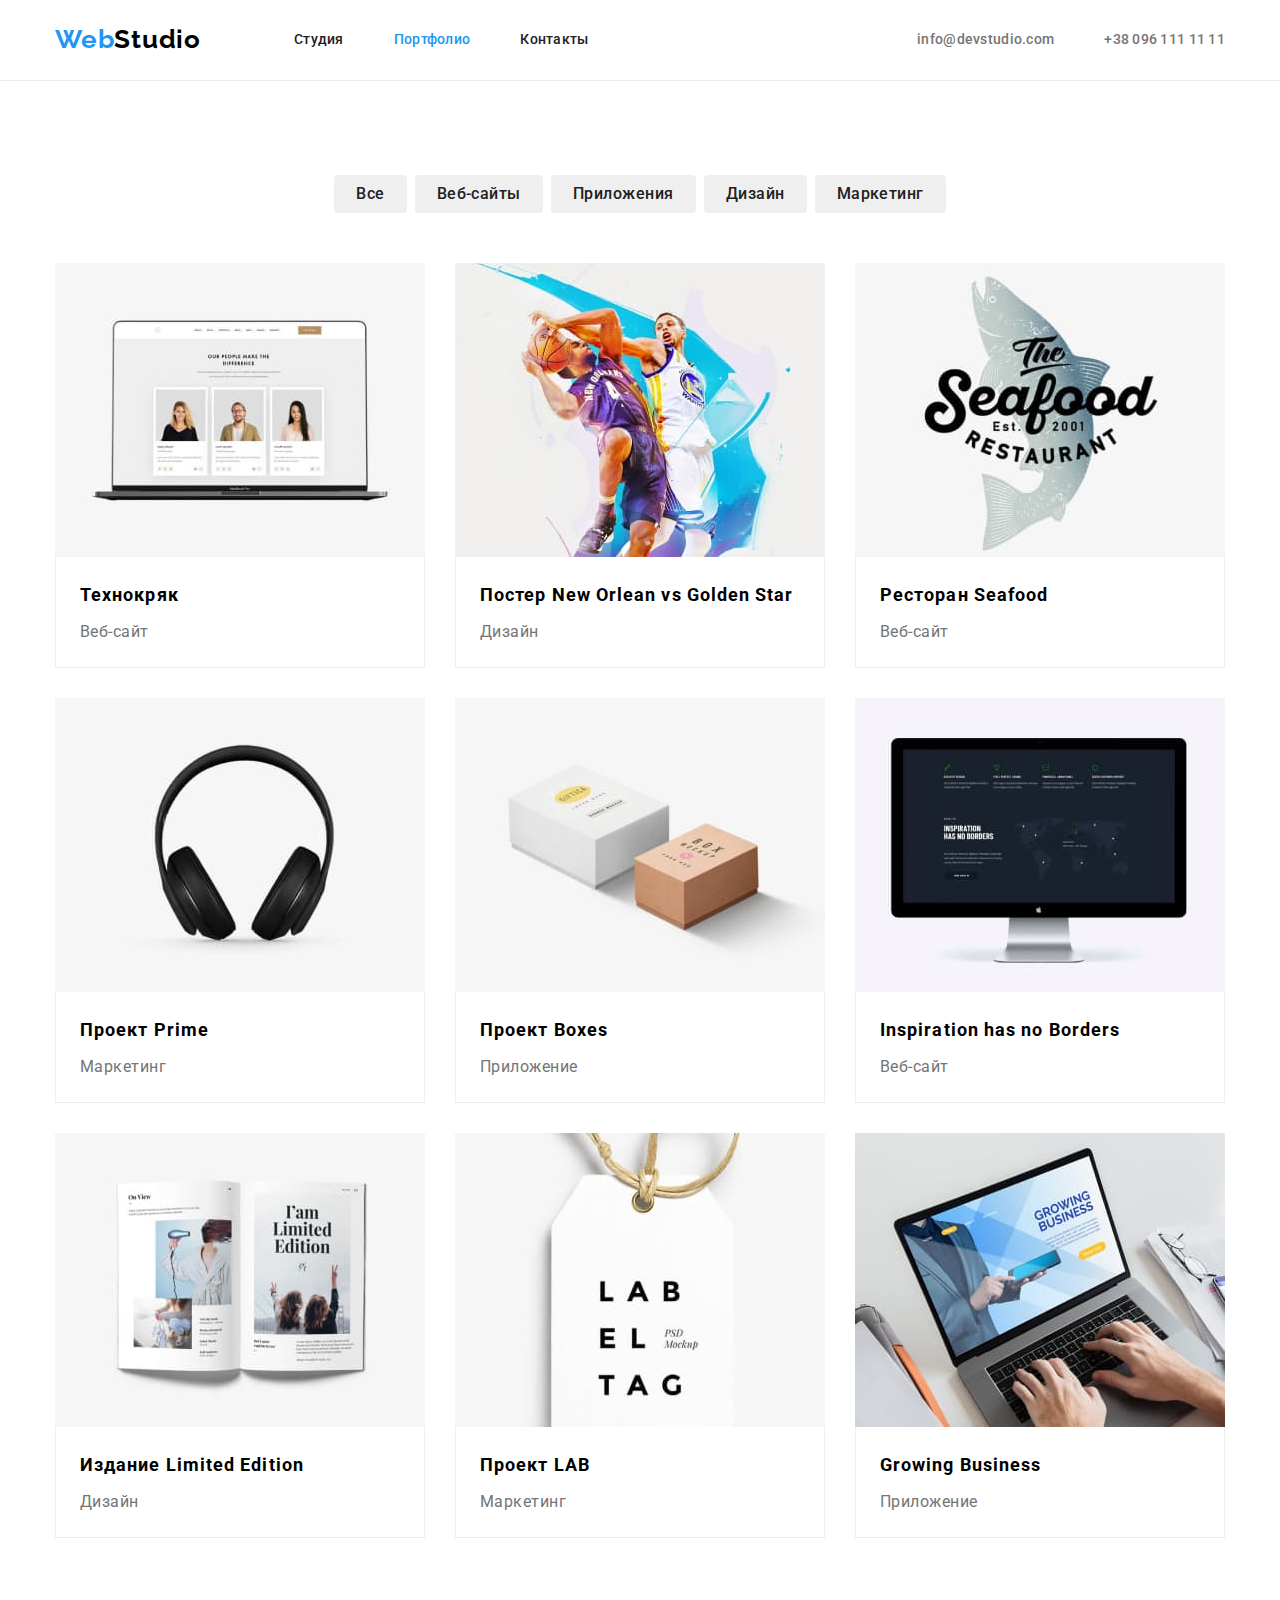
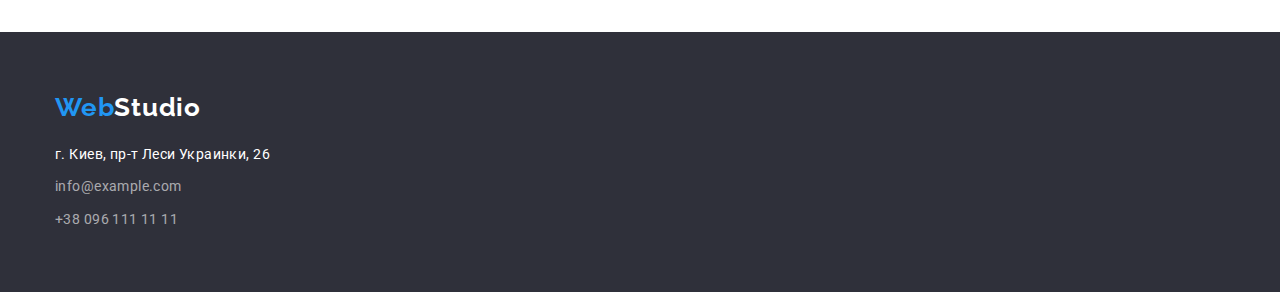
==== portfolio.html @ d94005e3 "Initial commit" ====
<!DOCTYPE html>
<html lang="ru">
  <head>
    <meta charset="UTF-8" />
    <meta http-equiv="X-UA-Compatible" content="IE=edge" />
    <meta name="viewport" content="width=device-width, initial-scale=1.0" />
    <title>WebStudio</title>
    <link
      href="https://fonts.googleapis.com/css2?family=Raleway:wght@700&family=Roboto:wght@400;500;700;900&display=swap"
      rel="stylesheet"
    />
    <link
      rel="stylesheet"
      href="https://cdnjs.cloudflare.com/ajax/libs/modern-normalize/1.1.0/modern-normalize.min.css"
    />
    <link rel="stylesheet" href="./css/portfolio.css" />
  </head>

  <body>
    <header class="page-header">
      <div class="container nav-box">
        <nav class="site-nav">
          <a class="link-logo link" href="./index.html"
            ><span class="logo">Web</span>Studio</a
          >

          <ul class="site-nav-list list">
            <li class="site-nav-item">
              <a class="site-nav-link link" href="./index.html">Студия</a>
            </li>
            <li class="site-nav-item">
              <a class="site-nav-link link active-page" href="./portfolio.html"
                >Портфолио</a
              >
            </li>
            <li class="site-nav-item">
              <a class="site-nav-link link" href="./">Контакты</a>
            </li>
          </ul>
        </nav>
        <ul class="contact-list list">
          <li class="contact-list-item">
            <a class="contact-link link" href="mailto:info@devstudio.com"
              >info@devstudio.com</a
            >
          </li>
          <li class="contact-list-item">
            <a class="contact-link link" href="tel:+380961111111"
              >+38 096 111 11 11</a
            >
          </li>
        </ul>
      </div>
    </header>

    <main>
      <section class="section">
        <div class="container">
          <ul class="list list-btn">
            <li class="list-btn-item">
              <button class="btn" type="button">Все</button>
            </li>
            <li class="list-btn-item">
              <button class="btn" type="button">Веб-сайты</button>
            </li>
            <li class="list-btn-item">
              <button class="btn" type="button">Приложения</button>
            </li>
            <li class="list-btn-item">
              <button class="btn" type="button">Дизайн</button>
            </li>
            <li class="list-btn-item">
              <button class="btn" type="button">Маркетинг</button>
            </li>
          </ul>

          <ul class="list list-cards">
            <li class="list-cards-item">
              <img width="370" src="./image/technohryak.jpg" alt="Технохряк" />
              <div class="cards-name">
                <h2 class="main-content-title">Технокряк</h2>
                <p class="main-content-item">Веб-сайт</p>
              </div>
            </li>
            <li class="list-cards-item">
              <img width="370" src="./image/poster.jpg" alt="Постер" />
              <div class="cards-name">
                <h2 class="main-content-title">
                  Постер <span lang="en">New Orlean vs Golden Star</span>
                </h2>
                <p class="main-content-item">Дизайн</p>
              </div>
            </li>
            <li class="list-cards-item">
              <img width="370" src="./image/restoraunt.jpg" alt="Ресторан" />
              <div class="cards-name">
                <h2 class="main-content-title">
                  Ресторан <span lang="en">Seafood</span>
                </h2>
                <p class="main-content-item">Веб-сайт</p>
              </div>
            </li>
            <li class="list-cards-item">
              <img
                width="370"
                src="./image/projectprime.jpg"
                alt="Проэкт прайм"
              />
              <div class="cards-name">
                <h2 class="main-content-title">
                  Проект <span lang="en">Prime</span>
                </h2>
                <p class="main-content-item">Маркетинг</p>
              </div>
            </li>
            <li class="list-cards-item">
              <img width="370" src="./image/boxes.jpg" alt="Проэкт коробки" />
              <div class="cards-name">
                <h2 class="main-content-title">Проект <span>Boxes</span></h2>
                <p class="main-content-item">Приложение</p>
              </div>
            </li>
            <li class="list-cards-item">
              <img width="370" src="./image/inspiration.jpg" alt="Технохряк" />
              <div class="cards-name">
                <h2 class="main-content-title" lang="en">
                  Inspiration has no Borders
                </h2>
                <p class="main-content-item">Веб-сайт</p>
              </div>
            </li>
            <li class="list-cards-item">
              <img
                width="370"
                src="./image/limited.jpg"
                alt="Издание лимитед"
              />
              <div class="cards-name">
                <h2 class="main-content-title">
                  Издание <span lang="en">Limited Edition</span>
                </h2>
                <p class="main-content-item">Дизайн</p>
              </div>
            </li>
            <li class="list-cards-item">
              <img width="370" src="./image/lab.jpg" alt="Проэкт лаборатория" />
              <div class="cards-name">
                <h2 class="main-content-title">
                  Проект <span lang="en">LAB</span>
                </h2>
                <p class="main-content-item">Маркетинг</p>
              </div>
            </li>
            <li class="list-cards-item">
              <img
                width="370"
                src="./image/growing.jpg"
                alt="Гроувинг бизнес"
              />
              <div class="cards-name">
                <h2 class="main-content-title">
                  <span lang="en">Growing Business</span>
                </h2>
                <p class="main-content-item">Приложение</p>
              </div>
            </li>
          </ul>
        </div>
      </section>
    </main>

    <footer class="footer">
      <div class="container">
        <a class="link-logo link logo-foot" href="./index.html"
          ><span class="logo">Web</span><span class="logo-item">Studio</span></a
        >
        <address class="foot-info">
          <p class="address">г. Киев, пр-т Леси Украинки, 26</p>
          <ul class="list">
            <li class="foot-list">
              <a class="address-item link" href="mailto:info@example.com"
                >info@example.com</a
              >
            </li>
            <li class="foot-list">
              <a class="address-item link" href="tel:+380961111111"
                >+38 096 111 11 11</a
              >
            </li>
          </ul>
        </address>
      </div>
    </footer>
  </body>
</html>
---- css/portfolio.css ----
:root {
  --primary-text-color: #212121;
  --secondary-text-color: #757575;
  --primary-white-color: #ffffff;
  --accent-color: #2196f3;
}

body {
  background-color: var(--primary-white-color);
  font-family: "Roboto", sans-serif;
}

a {
  color: var(--primary-text-color);
  text-decoration: none;
}

.container {
  width: 1200px;
  padding-left: 15px;
  padding-right: 15px;
  margin-left: auto;
  margin-right: auto;
}

.section {
  padding-top: 94px;
  padding-bottom: 94px;
}

h1,
h2,
h3,
p,
ul {
  padding: 0;
  margin: 0;
}

img {
  display: block;
}

.link-logo {
  color: #000000;
  font-family: "Raleway", sans-serif;
  font-weight: 700;
  font-size: 26px;
  line-height: 1.19;
  letter-spacing: 0.03em;
  margin-right: 93px;
  padding-top: 24px;
  padding-bottom: 25px;
  display: inline-block;
}

.logo {
  color: var(--accent-color);
}

.active-page {
  color: var(--accent-color);
}

.site-nav-list {
  font-weight: 500;
  font-size: 14px;
  line-height: 1.14;
  letter-spacing: 0.02em;
  color: var(--primary-text-color);
  display: flex;
  width: 294px;
}

.site-nav-link{
  display: inline-block;
  padding-top: 32px;
  padding-bottom: 32px;
}

.site-nav-link:hover,
.site-nav-link:focus {
  color: var(--accent-color);
}

.site-nav-item {
  color: black;
}

.site-nav {
  display: flex;
}

.site-nav-item:not(:last-child) {
  margin-right: 50px;
}

.page-header {
  border-bottom: 1px solid #ececec;
}

.nav-box {
  display: flex;
  align-items: center;
}

nav{
  margin-right: auto;
}

.list {
  list-style-type: none;
}

.contact-list {
  display: flex;
}

.contact-list-item:not(:last-child) {
  margin-right: 50px;
}

.contact-link {
  font-weight: 500;
  font-size: 14px;
  line-height: 1.14;
  letter-spacing: 0.02em;
  color: var(--secondary-text-color);
  display: inline-block;
  padding-top: 32px;
  padding-bottom: 32px;
}

.contact-link:hover,
.contact-link:focus {
  color: var(--accent-color);
}

.btn {
  font-family: inherit;
  font-weight: 500;
  font-size: 16px;
  line-height: 1.62;
  letter-spacing: 0.03em;
  color: var(--primary-text-color);
  border: none;
  padding: 6px 22px;
  border-radius: 4px;
  cursor: pointer;
}

.btn:hover,
.btn:focus {
  color: var(--primary-white-color);
  background-color: var(--accent-color);
  box-shadow: 0px 3px 1px rgba(0, 0, 0, 0.1), 0px 1px 2px rgba(0, 0, 0, 0.08),
    0px 2px 2px rgba(0, 0, 0, 0.12);
}

.list-btn {
  display: flex;
  justify-content: center;
  margin-bottom: 50px;
}

.list-btn-item:not(:last-child) {
  margin-right: 8px;
}

.main-content-title {
  font-weight: 700;
  font-size: 18px;
  line-height: 2;
  letter-spacing: 0.06em;
  margin-bottom: 4px;
}

.main-content-item {
  color: var(--secondary-text-color);
  line-height: 1.87;
  letter-spacing: 0.03em;
}

.list-cards {
  display: flex;
  flex-wrap: wrap;
}

.list-cards-item {
  margin-right: 30px;
  margin-bottom: 30px;
}

.list-cards-item:nth-child(3n) {
  margin-right: 0;
}

.list-cards-item:nth-child(n + 7) {
  margin-bottom: 0;
}

.cards-name {
  padding: 20px 24px;
  border-bottom-width: 1px;
  border-bottom-style: solid;
  border-bottom-color: #eeeeee;
  border-right-width: 1px;
  border-right-style: solid;
  border-right-color: #eeeeee;
  border-left-width: 1px;
  border-left-style: solid;
  border-left-color: #eeeeee;
}

address {
  font-style: normal;
}

.footer {
  background-color: #2f303a;
  padding-top: 60px;
  padding-bottom: 60px;
}

.address {
  font-size: 14px;
  line-height: 1.71;
  letter-spacing: 0.03em;
  color: var(--primary-white-color);
  display: block;
  margin-bottom: 9px;
}

.address-item {
  font-size: 14px;
  line-height: 1.71;
  letter-spacing: 0.03em;
  color: rgba(255, 255, 255, 0.6);
}

.foot-list:not(:last-child) {
  margin-bottom: 9px;
}

.logo-item {
  font-weight: 700;
  font-size: 26px;
  line-height: 1.19;
  letter-spacing: 0.03em;
  color: var(--primary-white-color);
}

.logo-foot {
  display: block;
  margin-bottom: 20px;
  margin-right: 0;
  padding: 0;
}
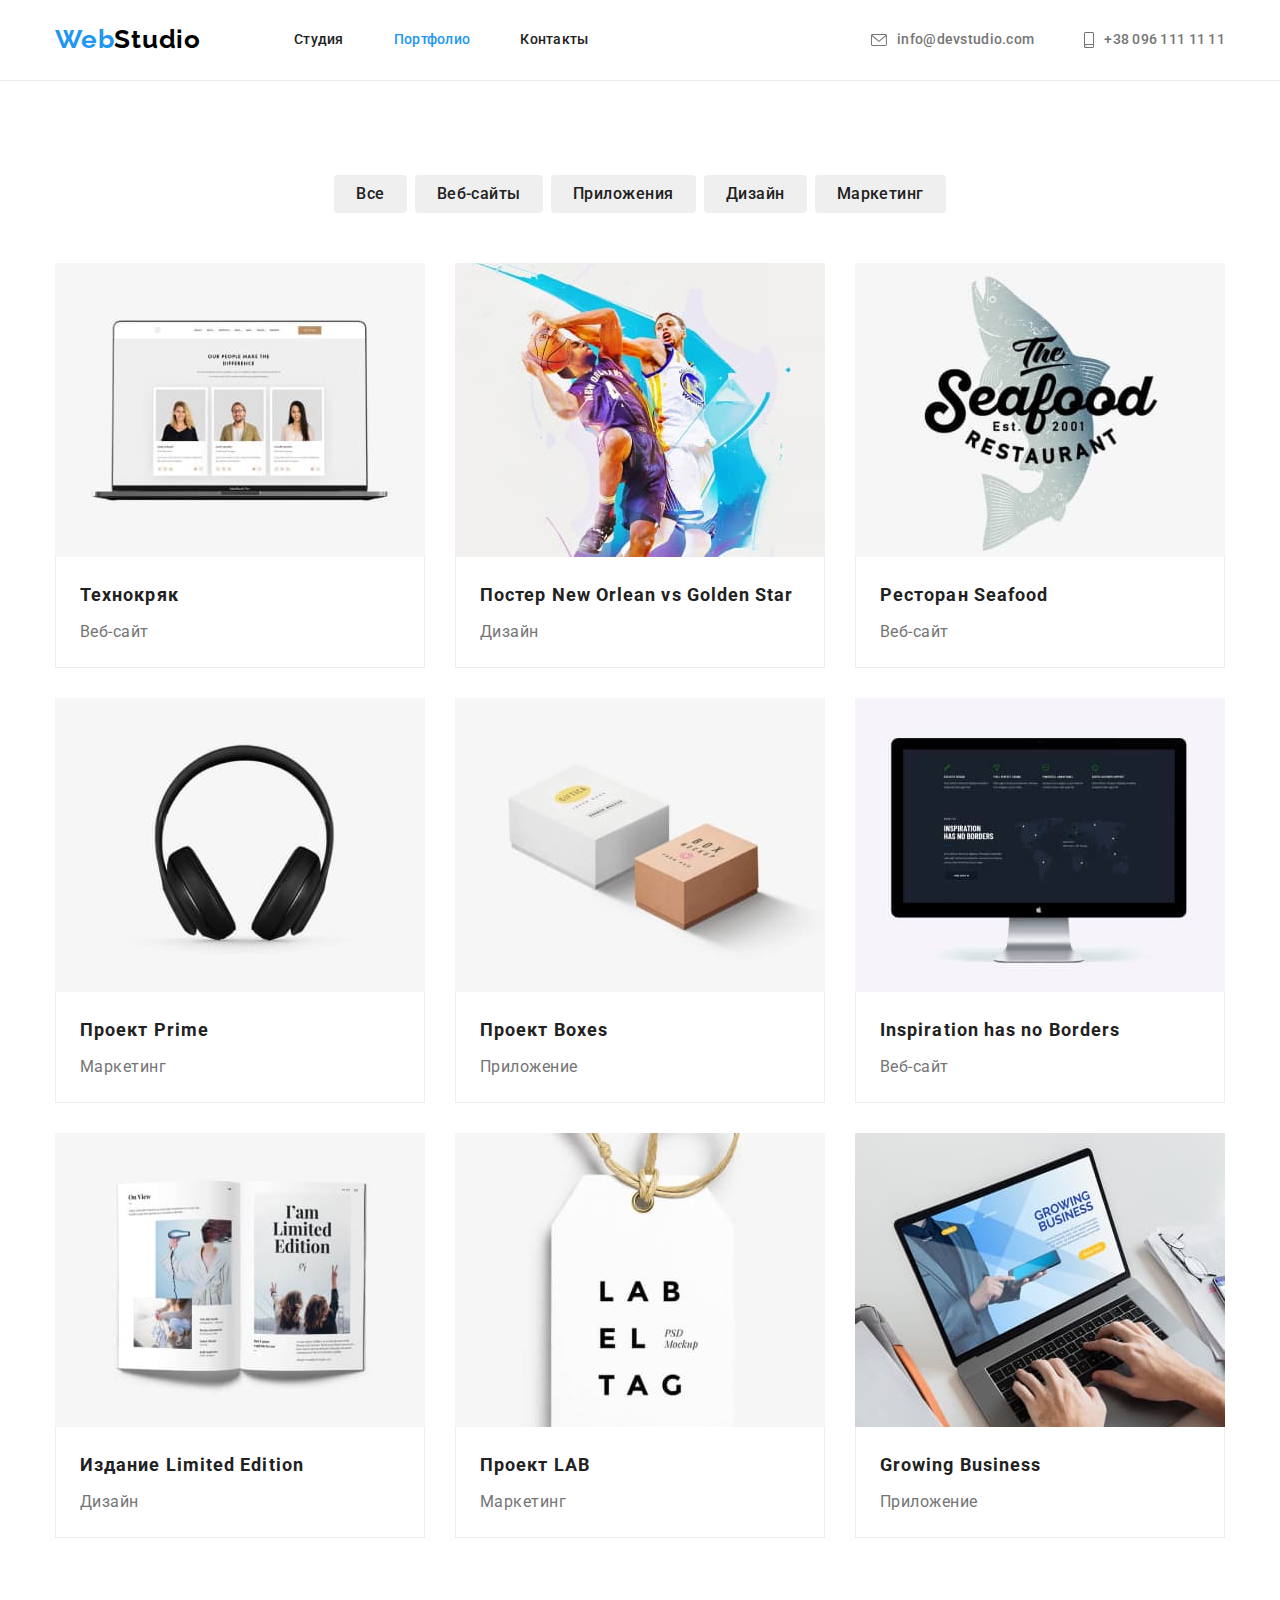
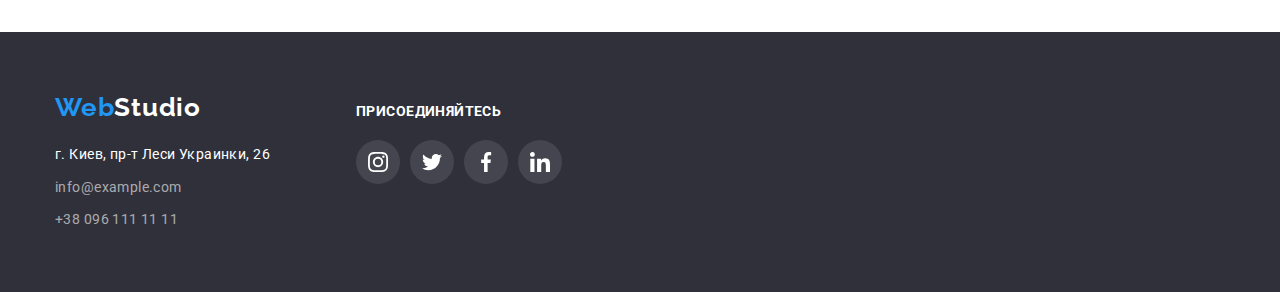
==== commit 8c5e5897: "final edits" ====
--- a/portfolio.html
+++ b/portfolio.html
@@ -40,14 +40,18 @@
         </nav>
         <ul class="contact-list list">
           <li class="contact-list-item">
-            <a class="contact-link link" href="mailto:info@devstudio.com"
-              >info@devstudio.com</a
-            >
+            <a class="contact-link link" href="mailto:info@devstudio.com">
+              <svg class="contacts-icon" width="16px" height="12px">
+                <use href="./image/icon/sprite.svg#icon-mail"></use>
+              </svg>
+              info@devstudio.com</a>
           </li>
           <li class="contact-list-item">
-            <a class="contact-link link" href="tel:+380961111111"
-              >+38 096 111 11 11</a
-            >
+            <a class="contact-link link" href="tel:+380961111111">
+              <svg class="contacts-icon" width="10px" height="16px">
+                <use href="./image/icon/sprite.svg#icon-phone"></use>
+              </svg>
+              +38 096 111 11 11</a>
           </li>
         </ul>
       </div>
@@ -76,13 +80,16 @@
 
           <ul class="list list-cards">
             <li class="list-cards-item">
+              <a class="link-cards" href="">
               <img width="370" src="./image/technohryak.jpg" alt="Технохряк" />
               <div class="cards-name">
                 <h2 class="main-content-title">Технокряк</h2>
                 <p class="main-content-item">Веб-сайт</p>
               </div>
-            </li>
-            <li class="list-cards-item">
+              </a>
+            </li>
+            <li class="list-cards-item">
+              <a class="link-cards" href="">
               <img width="370" src="./image/poster.jpg" alt="Постер" />
               <div class="cards-name">
                 <h2 class="main-content-title">
@@ -90,8 +97,10 @@
                 </h2>
                 <p class="main-content-item">Дизайн</p>
               </div>
-            </li>
-            <li class="list-cards-item">
+              </a>
+            </li>
+            <li class="list-cards-item">
+              <a class="link-cards" href="">
               <img width="370" src="./image/restoraunt.jpg" alt="Ресторан" />
               <div class="cards-name">
                 <h2 class="main-content-title">
@@ -99,8 +108,10 @@
                 </h2>
                 <p class="main-content-item">Веб-сайт</p>
               </div>
-            </li>
-            <li class="list-cards-item">
+              </a>
+            </li>
+            <li class="list-cards-item">
+              <a class="link-cards" href="">
               <img
                 width="370"
                 src="./image/projectprime.jpg"
@@ -112,15 +123,19 @@
                 </h2>
                 <p class="main-content-item">Маркетинг</p>
               </div>
-            </li>
-            <li class="list-cards-item">
+              </a>
+            </li>
+            <li class="list-cards-item">
+              <a class="link-cards" href="">
               <img width="370" src="./image/boxes.jpg" alt="Проэкт коробки" />
               <div class="cards-name">
                 <h2 class="main-content-title">Проект <span>Boxes</span></h2>
                 <p class="main-content-item">Приложение</p>
               </div>
-            </li>
-            <li class="list-cards-item">
+              </a>
+            </li>
+            <li class="list-cards-item">
+              <a class="link-cards" href="">
               <img width="370" src="./image/inspiration.jpg" alt="Технохряк" />
               <div class="cards-name">
                 <h2 class="main-content-title" lang="en">
@@ -128,8 +143,10 @@
                 </h2>
                 <p class="main-content-item">Веб-сайт</p>
               </div>
-            </li>
-            <li class="list-cards-item">
+              </a>
+            </li>
+            <li class="list-cards-item">
+              <a class="link-cards" href="">
               <img
                 width="370"
                 src="./image/limited.jpg"
@@ -141,8 +158,10 @@
                 </h2>
                 <p class="main-content-item">Дизайн</p>
               </div>
-            </li>
-            <li class="list-cards-item">
+              </a>
+            </li>
+            <li class="list-cards-item">
+              <a class="link-cards" href="">
               <img width="370" src="./image/lab.jpg" alt="Проэкт лаборатория" />
               <div class="cards-name">
                 <h2 class="main-content-title">
@@ -150,8 +169,10 @@
                 </h2>
                 <p class="main-content-item">Маркетинг</p>
               </div>
-            </li>
-            <li class="list-cards-item">
+              </a>
+            </li>
+            <li class="list-cards-item">
+              <a class="link-cards" href="">
               <img
                 width="370"
                 src="./image/growing.jpg"
@@ -163,6 +184,7 @@
                 </h2>
                 <p class="main-content-item">Приложение</p>
               </div>
+              </a>
             </li>
           </ul>
         </div>
@@ -170,25 +192,47 @@
     </main>
 
     <footer class="footer">
-      <div class="container">
-        <a class="link-logo link logo-foot" href="./index.html"
-          ><span class="logo">Web</span><span class="logo-item">Studio</span></a
-        >
-        <address class="foot-info">
-          <p class="address">г. Киев, пр-т Леси Украинки, 26</p>
-          <ul class="list">
-            <li class="foot-list">
-              <a class="address-item link" href="mailto:info@example.com"
-                >info@example.com</a
-              >
-            </li>
-            <li class="foot-list">
-              <a class="address-item link" href="tel:+380961111111"
-                >+38 096 111 11 11</a
-              >
-            </li>
-          </ul>
-        </address>
+      <div class="container foot">
+        <div class="foot-left">
+          <a class="link-logo link logo-foot" href="./index.html"><span class="logo">Web</span><span
+              class="logo-item">Studio</span></a>
+          <address class="foot-info">
+            <p class="address">г. Киев, пр-т Леси Украинки, 26</p>
+            <ul class="list">
+              <li class="foot-list">
+                <a class="address-item link" href="mailto:info@example.com">info@example.com</a>
+              </li>
+              <li class="foot-list">
+                <a class="address-item link" href="tel:+380961111111">+38 096 111 11 11</a>
+              </li>
+            </ul>
+          </address>
+        </div>
+        <div class="foot-right">
+          <p class="text-foot">присоединяйтесь</p>
+          <ul class="list soc-list">
+            <li class="soc-list-item"><a class="soc-link" href="">
+                <svg class="foot-icon" width="20px" height="20px">
+                  <use href="./image/icon/sprite.svg#icon-instagram"></use>
+                </svg>
+              </a></li>
+            <li class="soc-list-item"><a class="soc-link" href="">
+                <svg class="foot-icon" width="20px" height="20px">
+                  <use href="./image/icon/sprite.svg#icon-twitter"></use>
+                </svg>
+              </a></li>
+            <li class="soc-list-item"><a class="soc-link" href="">
+                <svg class="foot-icon" width="20px" height="20px">
+                  <use href="./image/icon/sprite.svg#icon-facebook"></use>
+                </svg>
+              </a></li>
+            <li class="soc-list-item"><a class="soc-link" href="">
+                <svg class="foot-icon" width="20px" height="20px">
+                  <use href="./image/icon/sprite.svg#icon-linkedin"></use>
+                </svg>
+              </a></li>
+          </ul>
+        </div>
       </div>
     </footer>
   </body>
--- a/css/portfolio.css
+++ b/css/portfolio.css
@@ -72,7 +72,7 @@
   width: 294px;
 }
 
-.site-nav-link{
+.site-nav-link {
   display: inline-block;
   padding-top: 32px;
   padding-bottom: 32px;
@@ -104,7 +104,7 @@
   align-items: center;
 }
 
-nav{
+nav {
   margin-right: auto;
 }
 
@@ -126,14 +126,20 @@
   line-height: 1.14;
   letter-spacing: 0.02em;
   color: var(--secondary-text-color);
-  display: inline-block;
+  display: flex;
   padding-top: 32px;
   padding-bottom: 32px;
+  align-items: center;
 }
 
 .contact-link:hover,
 .contact-link:focus {
   color: var(--accent-color);
+}
+
+.contacts-icon {
+  margin-right: 10px;
+  fill: currentColor;
 }
 
 .btn {
@@ -212,6 +218,16 @@
   border-left-color: #eeeeee;
 }
 
+.link-cards {
+  display: block;
+}
+
+.link-cards:hover,
+.link-cards:focus {
+  box-shadow: 0px 1px 1px rgba(0, 0, 0, 0.12), 0px 4px 4px rgba(0, 0, 0, 0.06),
+    1px 4px 6px rgba(0, 0, 0, 0.16);
+}
+
 address {
   font-style: normal;
 }
@@ -222,6 +238,11 @@
   padding-bottom: 60px;
 }
 
+.foot {
+  display: flex;
+  align-items: baseline;
+}
+
 .address {
   font-size: 14px;
   line-height: 1.71;
@@ -256,3 +277,59 @@
   margin-right: 0;
   padding: 0;
 }
+
+.foot-left {
+  width: 231px;
+  margin-right: 70px;
+}
+
+.foot-right {
+  width: 206px;
+  display: block;
+}
+
+.text-foot {
+  font-style: normal;
+  font-weight: 700;
+  font-size: 14px;
+  line-height: 1.14;
+  letter-spacing: 0.03em;
+  text-transform: uppercase;
+  color: var(--primary-white-color);
+  margin-bottom: 20px;
+}
+
+.soc-list {
+  display: flex;
+}
+
+.soc-list-item {
+  background: rgba(255, 255, 255, 0.1);
+  border-radius: 50%;
+  width: 44px;
+  height: 44px;
+  display: flex;
+  justify-content: center;
+  align-items: center;
+}
+
+.soc-list-item:not(:last-child) {
+  margin-right: 10px;
+}
+
+.foot-icon {
+  fill: var(--primary-white-color);
+}
+
+.soc-list-item:hover,
+.soc-list-item:focus {
+  background-color: var(--accent-color);
+}
+
+.soc-link {
+  display: flex;
+  justify-content: center;
+  align-items: center;
+  width: 100%;
+  height: 100%;
+}
